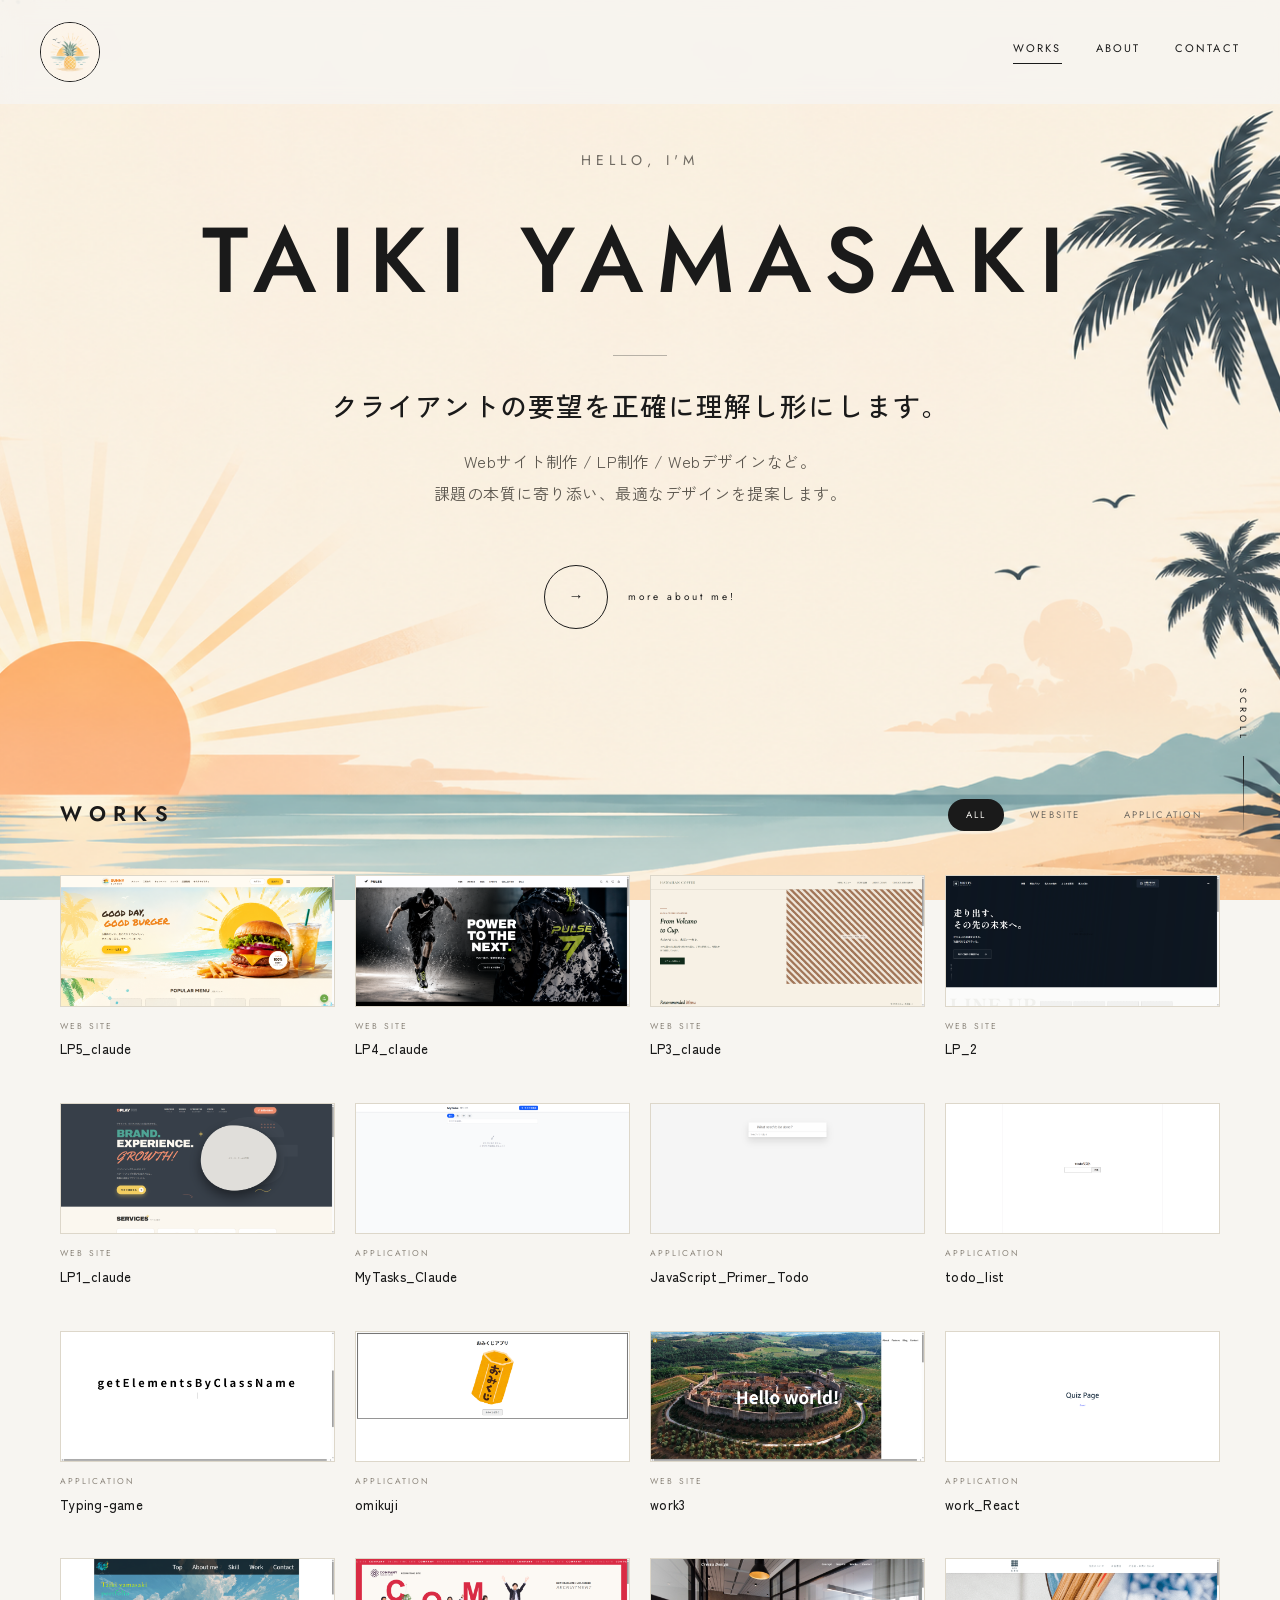
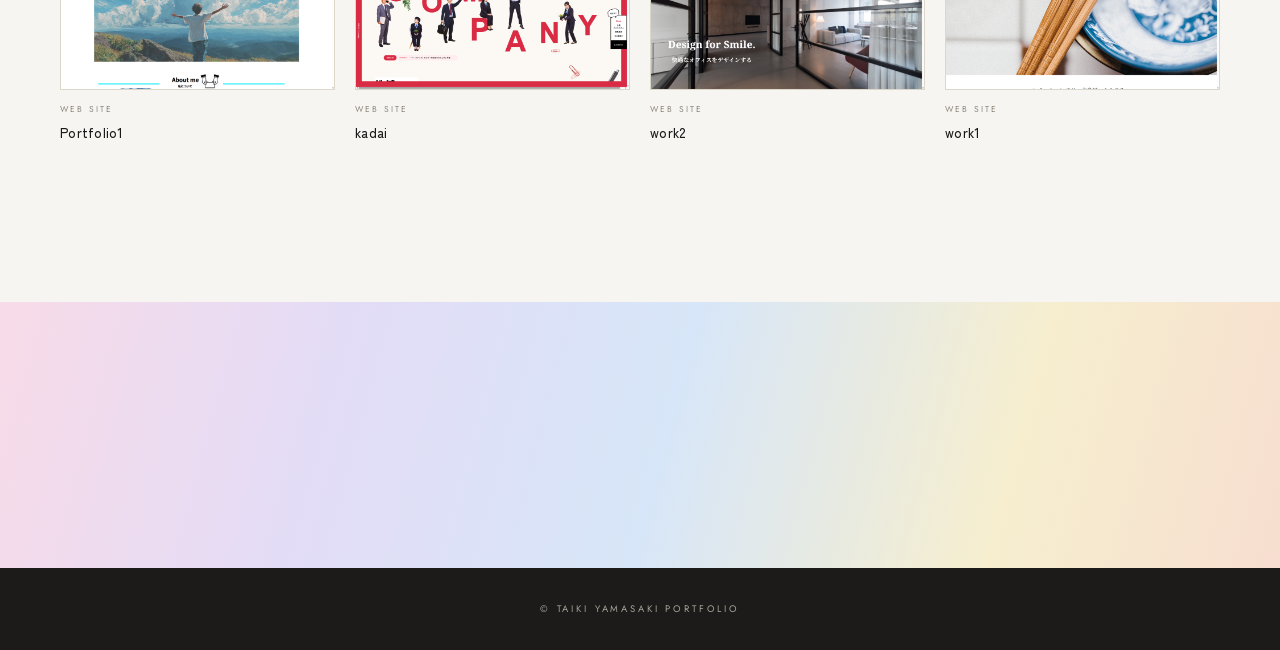
==== index.html @ 6887145e "Match contact.html mobile hero top padding to index/about pages contact-hero's mobile padding-top wa" ====
<!DOCTYPE html>
<html lang="ja">
<head>
<meta charset="utf-8">
<meta name="viewport" content="width=device-width, initial-scale=1">
<title>TAIKI YAMASAKI | Portfolio</title>
<link rel="icon" type="image/png" href="img/icon.png">
<link rel="preconnect" href="https://fonts.googleapis.com" />
<link rel="preconnect" href="https://fonts.gstatic.com" crossorigin="" />
<link href="https://fonts.googleapis.com/css2?family=Jost:wght@300;400;500;600&family=Zen+Kaku+Gothic+New:wght@400;500;700&display=swap" rel="stylesheet" />
<link rel="stylesheet" href="reset.css?v=20261009d">
<link rel="stylesheet" href="style.css?v=20261009d">
</head>
<body>
<div class="page">

  <header>
    <a href="#top" class="logo"><img src="img/icon.png" alt="TY"></a>
    <nav>
      <a href="#works" class="active">WORKS</a>
      <a href="about.html">ABOUT</a>
      <a href="contact.html">CONTACT</a>
    </nav>
    <button type="button" class="nav-toggle" aria-label="メニューを開く" aria-expanded="false">
      <span></span><span></span><span></span>
    </button>
  </header>
  <div class="nav-backdrop"></div>

  <div class="scroll-rail">
    <span class="label">SCROLL</span>
    <span class="line"></span>
  </div>

  <section id="top">
    <div class="hero-copy">
      <p class="eyebrow">HELLO, I'M</p>
      <h1>TAIKI YAMASAKI</h1>
      <span class="rule"></span>
      <p class="lead">クライアントの要望を正確に理解し形にします。</p>
      <p class="sub">Webサイト制作 / LP制作 / Webデザインなど。<br />課題の本質に寄り添い、最適なデザインを提案します。</p>
      <a href="about.html" class="view-profile">
        <span class="arrow-circle">→</span>
        <span class="view-profile-label">more about me!</span>
      </a>
    </div>
  </section>

  <section id="works">
    <div class="works-head reveal">
      <h2>WORKS</h2>
      <div class="tabs" id="tabs"></div>
    </div>
    <div class="works-grid" id="works-grid"></div>
  </section>

  <section id="contact">
    <div class="contact-inner">
      <div class="reveal">
        <h2>ポートフォリオをご覧いただき、ありがとうございます。</h2>
        <p>お仕事のご依頼やご相談、その他お問い合わせがございましたらお気軽にご連絡ください。</p>
      </div>
      <a href="mailto:taikiyamasaki.web@gmail.com" class="contact-btn reveal">
        <span>CONTACT ME</span>
        <span class="arrow">→</span>
      </a>
    </div>
  </section>

  <footer>
    <p>© TAIKI YAMASAKI PORTFOLIO</p>
  </footer>
</div>

<script src="nav-toggle.js"></script>
<script src="main.js"></script>
</body>
</html>
---- style.css ----
:root { color-scheme: light; }
* { box-sizing: border-box; }
html { overflow-x: hidden; }
body {
  margin: 0;
  overflow-x: hidden;
  background: #f7f5f1 url("img/背景.png") center / cover no-repeat fixed;
  color: #1a1a1a;
  font-family: "Zen Kaku Gothic New", "Jost", sans-serif;
  -webkit-font-smoothing: antialiased;
}
a { color: #1a1a1a; text-decoration: none; }
a:hover { color: #6b6b6b; }

@keyframes fadeUp {
  from { opacity: 0; transform: translateY(18px); }
  to { opacity: 1; transform: none; }
}

.page { min-height: 100vh; background: transparent; overflow-x: hidden; }

/* Scroll reveal */
.reveal {
  opacity: 0; transform: translateY(32px);
  transition: opacity 0.7s ease, transform 0.7s ease;
}
.reveal.is-visible { opacity: 1; transform: none; }
@media (prefers-reduced-motion: reduce) {
  .reveal { opacity: 1; transform: none; transition: none; }
}

/* Header */
header {
  position: fixed; top: 0; left: 0; right: 0; z-index: 50;
  display: flex; align-items: center; justify-content: space-between;
  padding: 22px 40px;
}
header::before {
  content: ""; position: absolute; inset: 0; z-index: -1;
  background: rgba(247,245,241,0.82);
  backdrop-filter: blur(10px);
  -webkit-backdrop-filter: blur(10px);
}
.logo {
  display: flex; align-items: center; justify-content: center;
  width: 60px; height: 60px;
  border: 1px solid #1a1a1a; border-radius: 50%;
  font-family: Jost, sans-serif; font-size: 15px; font-weight: 400; letter-spacing: 0.02em;
  overflow: hidden;
}
.logo img { width: 100%; height: 100%; object-fit: cover; }
nav { display: flex; gap: 34px; font-family: Jost, sans-serif; font-size: 11px; font-weight: 400; letter-spacing: 0.2em; }
nav a { padding-bottom: 6px; border-bottom: 1px solid transparent; transition: border-color 0.25s, color 0.25s; }
nav a.active { border-bottom-color: #1a1a1a; }
nav a:hover { color: #FCB378; border-bottom-color: #FCB378; }

.nav-toggle {
  display: none;
  flex-direction: column; align-items: flex-end; justify-content: center; gap: 6px;
  width: 34px; height: 34px; padding: 0; border: none; background: none; cursor: pointer;
  z-index: 61;
}
.nav-toggle span { display: block; width: 100%; height: 2px; background: #1a1a1a; transition: transform 0.3s ease, opacity 0.3s ease, width 0.3s ease; }
.nav-backdrop {
  display: none;
  position: fixed; inset: 0; z-index: 45;
  background: rgba(26,26,26,0.35);
  opacity: 0; pointer-events: none;
  transition: opacity 0.3s ease;
}

/* Scroll rail */
.scroll-rail {
  position: fixed; right: 30px; bottom: 70px; z-index: 40;
  display: flex; flex-direction: column; align-items: center; gap: 14px;
  pointer-events: none;
}
.scroll-rail span.label {
  writing-mode: vertical-rl;
  font-family: Jost, sans-serif; font-size: 9px; letter-spacing: 0.42em; color: #1a1a1a;
}
.scroll-rail span.line {
  width: 1px; height: 74px;
  background: linear-gradient(#1a1a1a, rgba(26,26,26,0.15));
}

/* Hero */
#top {
  position: relative; padding: 150px 40px 60px; max-width: 1240px; margin: 0 auto;
  min-height: 640px; display: flex; align-items: center; justify-content: center;
}
.hero-copy {
  position: relative; z-index: 2; text-align: center; max-width: 960px; margin: 0 auto;
  display: flex; flex-direction: column; align-items: center;
  animation: fadeUp 0.9s ease both;
  min-width: 0; width: 100%;
}
.eyebrow { margin: 0 0 34px; font-family: Jost, sans-serif; font-size: 14px; font-weight: 400; letter-spacing: 0.36em; color: #6f6a62; }
h1 { margin: 0; font-family: Jost, sans-serif; font-size: 92px; line-height: 1.22; font-weight: 500; letter-spacing: 0.15em; white-space: nowrap; }
.rule { display: block; width: 54px; height: 1px; background: #b7b1a7; margin: 38px auto 30px; }
.lead { margin: 0 0 18px; font-size: 27px; font-weight: 500; letter-spacing: 0.04em; white-space: nowrap; }
.sub { margin: 0; font-size: 16px; line-height: 2; color: #5c574f; letter-spacing: 0.03em; max-width: 600px; }
.view-profile { display: inline-flex; align-items: center; gap: 20px; margin-top: 56px; }
.arrow-circle {
  display: flex; align-items: center; justify-content: center;
  width: 64px; height: 64px; border: 1px solid #1a1a1a; border-radius: 50%;
  font-family: Jost, sans-serif; font-size: 15px;
  transition: background 0.35s, color 0.35s;
}
.view-profile:hover .arrow-circle { background: #1a1a1a; color: #f7f5f1; }
.view-profile-label { font-family: Jost, sans-serif; font-size: 10px; letter-spacing: 0.3em; }

.slot { background: #eae6dd; border: 1px solid #ddd7ca; display: flex; align-items: center; justify-content: center; text-align: center; color: #9a9382; overflow: hidden; }
.slot-label { font-family: Jost, sans-serif; font-size: 10px; letter-spacing: 0.08em; padding: 0 10px; line-height: 1.6; }
.slot.has-image { padding: 0; }
.slot.has-image img { width: 100%; height: auto; display: block; }
.work-thumb.has-image { aspect-ratio: auto; }
.work-thumb.has-image .work-band { display: none; }
.work-thumb.has-image .slot { position: static; width: 100%; height: auto; }

.work-overlay {
  position: absolute; inset: 0; z-index: 2;
  background: rgba(26,20,14,0.84);
  opacity: 0; transition: opacity 0.3s ease;
  display: flex; align-items: center; justify-content: center;
  padding: 14px;
  overflow-y: auto;
}
.work-card:hover .work-overlay, .work-card:focus-visible .work-overlay { opacity: 1; }
.work-overlay dl { margin: 0; width: 100%; display: flex; flex-direction: column; gap: 6px; }
.work-overlay dl > div { display: flex; align-items: baseline; gap: 7px; flex-wrap: wrap; }
.work-overlay dt {
  flex: none;
  font-family: Jost, sans-serif; font-size: 9px; letter-spacing: 0.12em; color: #FCB378;
  margin: 0;
}
.work-overlay dd { margin: 0; font-size: 13px; line-height: 1.35; color: #f7f5f1; }

/* Works */
#works { padding: 110px 40px 40px; max-width: 1240px; margin: 0 auto; }
.works-head { display: flex; align-items: center; justify-content: space-between; flex-wrap: wrap; gap: 24px; margin-bottom: 44px; }
.works-head h2 { margin: 0; font-family: Jost, sans-serif; font-size: 21px; font-weight: 600; letter-spacing: 0.34em; }
.tabs { display: flex; align-items: center; gap: 8px; flex-wrap: wrap; }
.tab {
  border: none; cursor: pointer; padding: 9px 18px; border-radius: 999px;
  font-family: Jost, sans-serif; font-size: 9.5px; letter-spacing: 0.22em;
  transition: background 0.3s, color 0.3s;
  background: transparent; color: #6f6a62;
}
.tab.is-active { background: #1a1a1a; color: #f7f5f1; }

.works-grid { display: grid; grid-template-columns: repeat(4, minmax(0, 1fr)); column-gap: 20px; row-gap: 44px; }
.work-card { display: block; }
.work-thumb { position: relative; aspect-ratio: 1.42; background: #eeebe4; overflow: hidden; }
.work-band { position: absolute; left: 0; right: 0; bottom: 0; height: 26%; }
.work-thumb .slot { position: absolute; left: 7%; top: 9%; width: 86%; height: 74%; }
.work-cat { margin: 13px 0 7px; font-family: Jost, sans-serif; font-size: 8.5px; letter-spacing: 0.24em; color: #8d877d; text-transform: uppercase; }
.work-title { margin: 0; font-size: 13px; font-weight: 500; letter-spacing: 0.02em; }

@media (max-width: 980px) {
  #top { min-height: auto; }
  h1 { font-size: 44px; white-space: normal; }
  .lead { font-size: 20px; white-space: normal; }
  .works-grid { grid-template-columns: repeat(2, minmax(0, 1fr)); }

  .nav-toggle { display: flex; }
  nav {
    position: fixed; top: 0; right: 0; bottom: 0; z-index: 60;
    width: min(78vw, 300px);
    flex-direction: column; align-items: flex-start; justify-content: center;
    gap: 30px; padding: 40px;
    background: #f7f5f1;
    box-shadow: -12px 0 30px rgba(26,26,26,0.12);
    clip-path: inset(0 0 0 100%);
    transition: clip-path 0.35s ease;
  }
  nav a { font-size: 13px; }
  header.nav-open nav { clip-path: inset(0 0 0 0); }
  header.nav-open .nav-toggle span:nth-child(1) { transform: translateY(8px) rotate(45deg); }
  header.nav-open .nav-toggle span:nth-child(2) { opacity: 0; width: 0; }
  header.nav-open .nav-toggle span:nth-child(3) { transform: translateY(-8px) rotate(-45deg); }
  header.nav-open ~ .nav-backdrop { display: block; opacity: 1; pointer-events: auto; }
}
@media (max-width: 560px) {
  .works-grid { grid-template-columns: 1fr; }
}

/* Contact */
#contact {
  margin-top: 120px; padding: 96px 40px;
  background: linear-gradient(105deg, #f8dbe8 0%, #e3dcf6 26%, #d7e6f8 52%, #f6eecf 78%, #f7ded0 100%);
}
.contact-inner {
  max-width: 1100px; margin: 0 auto;
  display: flex; align-items: center; justify-content: space-between; flex-wrap: wrap; gap: 40px;
}
.contact-inner h2 { margin: 0 0 16px; font-size: 26px; font-weight: 700; letter-spacing: 0.08em; }
.contact-inner p { margin: 0; font-size: 12.5px; color: #4f4a44; letter-spacing: 0.04em; }
.contact-btn {
  display: inline-flex; align-items: center; justify-content: space-between; gap: 40px;
  min-width: 310px; padding: 22px 30px;
  border: 1px solid #1a1a1a; border-radius: 999px;
  font-family: Jost, sans-serif; font-size: 11px; letter-spacing: 0.3em;
  transition: background 0.35s, color 0.35s;
}
.contact-btn:hover { background: #1a1a1a; color: #f7f5f1; }
.contact-btn .arrow { font-size: 14px; }

footer { background: #1c1b19; padding: 34px 40px; text-align: center; }
footer p { margin: 0; font-family: Jost, sans-serif; font-size: 9.5px; letter-spacing: 0.3em; color: #a9a49b; }
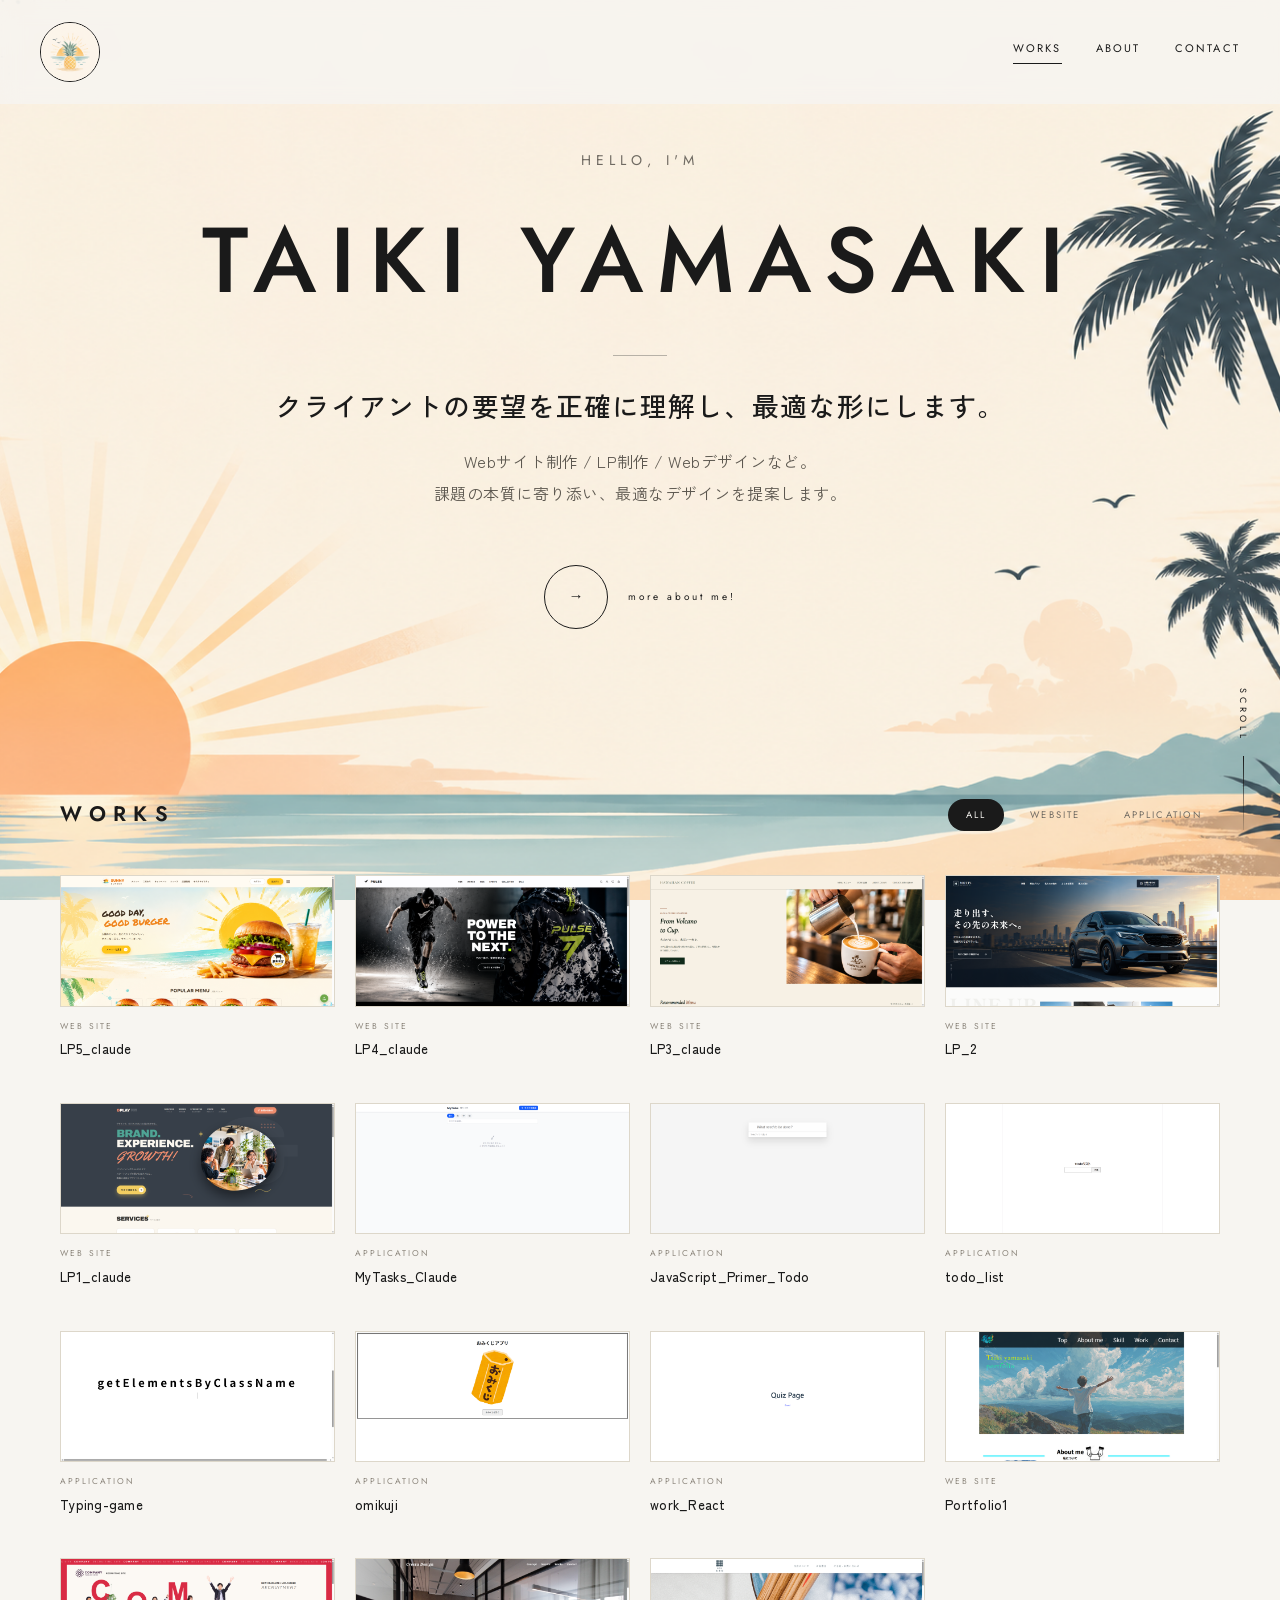
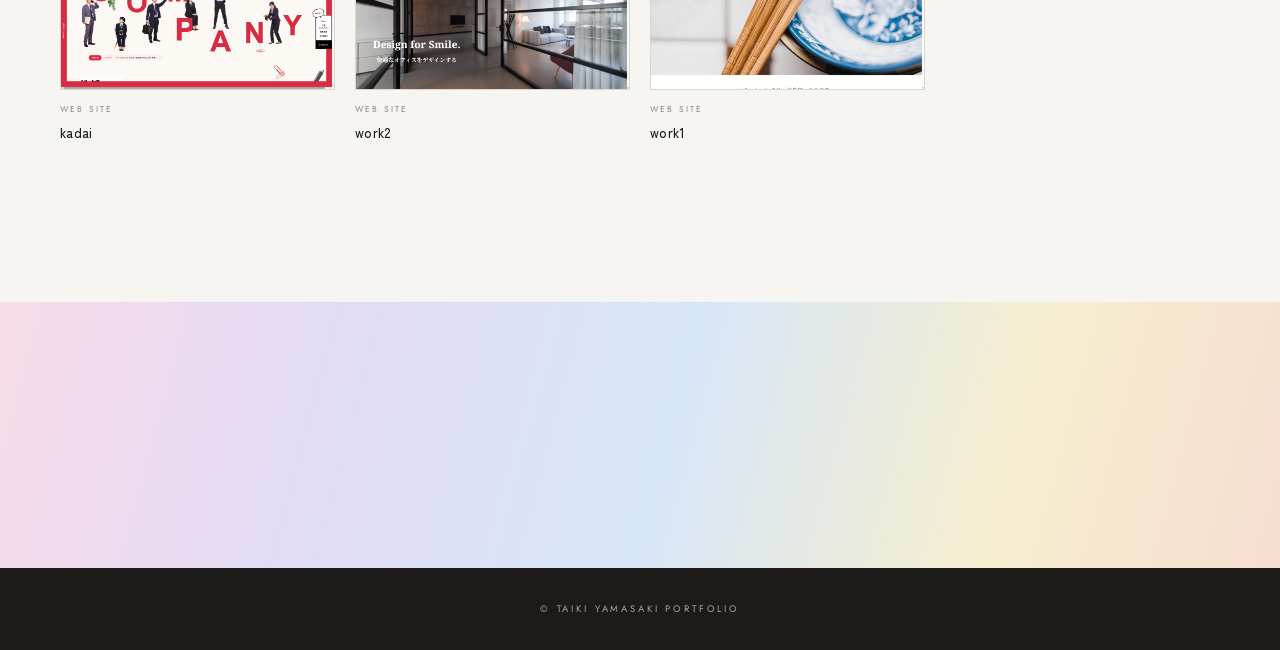
==== commit 6d511411: "20261014" ====
--- a/index.html
+++ b/index.html
@@ -8,8 +8,8 @@
 <link rel="preconnect" href="https://fonts.googleapis.com" />
 <link rel="preconnect" href="https://fonts.gstatic.com" crossorigin="" />
 <link href="https://fonts.googleapis.com/css2?family=Jost:wght@300;400;500;600&family=Zen+Kaku+Gothic+New:wght@400;500;700&display=swap" rel="stylesheet" />
-<link rel="stylesheet" href="reset.css?v=20261009d">
-<link rel="stylesheet" href="style.css?v=20261009d">
+<link rel="stylesheet" href="reset.css?v=20261010f">
+<link rel="stylesheet" href="style.css?v=20261010f">
 </head>
 <body>
 <div class="page">
@@ -37,7 +37,7 @@
       <p class="eyebrow">HELLO, I'M</p>
       <h1>TAIKI YAMASAKI</h1>
       <span class="rule"></span>
-      <p class="lead">クライアントの要望を正確に理解し形にします。</p>
+      <p class="lead">クライアントの要望を正確に理解し、最適な形にします。</p>
       <p class="sub">Webサイト制作 / LP制作 / Webデザインなど。<br />課題の本質に寄り添い、最適なデザインを提案します。</p>
       <a href="about.html" class="view-profile">
         <span class="arrow-circle">→</span>
--- a/style.css
+++ b/style.css
@@ -9,6 +9,9 @@
   font-family: "Zen Kaku Gothic New", "Jost", sans-serif;
   -webkit-font-smoothing: antialiased;
 }
+@media (max-width: 980px) {
+  body { background: #FCEFD9; }
+}
 a { color: #1a1a1a; text-decoration: none; }
 a:hover { color: #6b6b6b; }
 
@@ -98,8 +101,8 @@
 .eyebrow { margin: 0 0 34px; font-family: Jost, sans-serif; font-size: 14px; font-weight: 400; letter-spacing: 0.36em; color: #6f6a62; }
 h1 { margin: 0; font-family: Jost, sans-serif; font-size: 92px; line-height: 1.22; font-weight: 500; letter-spacing: 0.15em; white-space: nowrap; }
 .rule { display: block; width: 54px; height: 1px; background: #b7b1a7; margin: 38px auto 30px; }
-.lead { margin: 0 0 18px; font-size: 27px; font-weight: 500; letter-spacing: 0.04em; white-space: nowrap; }
-.sub { margin: 0; font-size: 16px; line-height: 2; color: #5c574f; letter-spacing: 0.03em; max-width: 600px; }
+.lead { margin: 0 0 18px; font-size: 27px; font-weight: 500; letter-spacing: 0.04em; white-space: nowrap; word-break: keep-all; overflow-wrap: break-word; }
+.sub { margin: 0; font-size: 16px; line-height: 2; color: #5c574f; letter-spacing: 0.03em; max-width: 600px; word-break: keep-all; overflow-wrap: break-word; }
 .view-profile { display: inline-flex; align-items: center; gap: 20px; margin-top: 56px; }
 .arrow-circle {
   display: flex; align-items: center; justify-content: center;
@@ -183,6 +186,9 @@
 }
 @media (max-width: 560px) {
   .works-grid { grid-template-columns: 1fr; }
+  #top { padding-left: 24px; padding-right: 24px; }
+  .lead { font-size: 17px; }
+  .sub { font-size: 13.5px; }
 }
 
 /* Contact */
